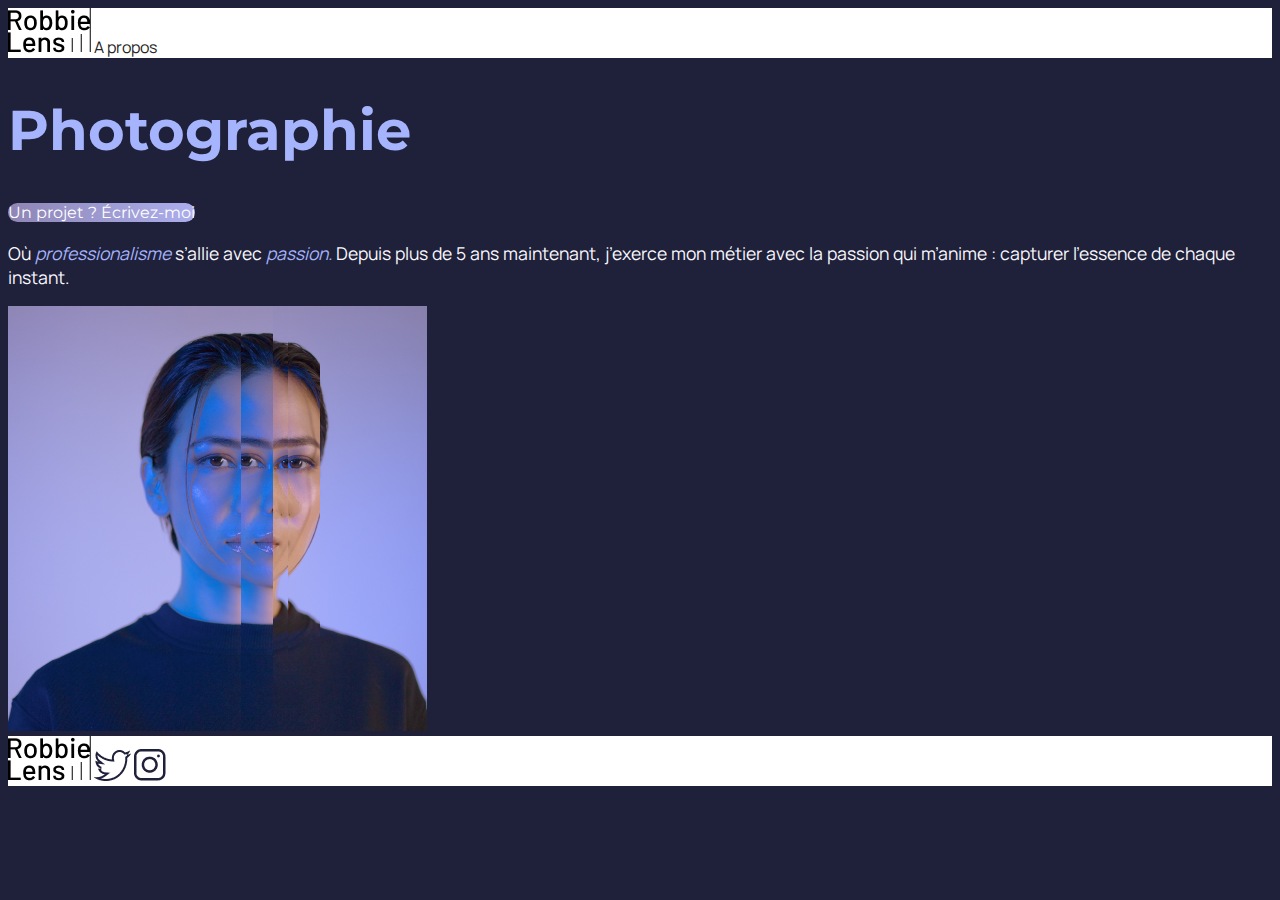
==== index.html @ 8758b581 "git initiation" ====
<!DOCTYPE html>
<html lang="fr">

<head>
    <meta charset="utf-8">
    <title>Accueil - Robbie Lens Photographie</title>
    <link rel="stylesheet" href="style.css">
    <link rel="preconnect" href="https://fonts.googleapis.com"><link rel="preconnect" href="https://fonts.gstatic.com" crossorigin><link href="https://fonts.googleapis.com/css2?family=Montserrat:wght@100;400&display=swap" rel="stylesheet">
    <link rel="preconnect" href="https://fonts.googleapis.com"><link rel="preconnect" href="https://fonts.gstatic.com" crossorigin><link href="https://fonts.googleapis.com/css2?family=Manrope:wght@400;500;600;700&family=Montserrat:wght@100;400&display=swap" rel="stylesheet">
</head>

<body>
    <div class="nav-bar">
        <a href="">
            <img src="images/logo.png" alt="Le logo">
        </a>
        <a href="a-propos.html">A propos</a>
    </div>
    <h1>Photographie</h1>
        <a href="#" class="lien">Un projet ? Écrivez-moi</a>
        <p>Où <em>professionalisme</em> s’allie avec <em>passion.</em> Depuis plus de 5 ans maintenant, j’exerce mon métier avec la passion
        qui m’anime : capturer l’essence de chaque instant.</p>
        <img src="images/robbie-lens.png" alt="La photo de Robbie Lens">
        <div class="footer">
            <a href="">
                <img src="images/logo.png" alt="Le logo">
            </a>
            <a href="https://www.twitter.com/" target="_blank">
                <img src="images/twitter.png" alt="Le logo de twitter">
            </a>
            <a href="https://www.instagram.com/" target="_blank">
                <img src="images/instagram.png" alt="Le logo d'instagram">
            </a>
        </div>
</body>
</html>
---- style.css ----
/* font-family: 'Montserrat', sans-serif; */
/* font-family: 'Manrope', sans-serif; */



body {
    font-family: 'Manrope', sans-serif;
    font-size: 1em;
    background-color: #1F2039;
}


.lien {
    color: white;
    font-family: 'Montserrat', sans-serif;
    font-size: 1em;
    text-decoration: none;
    background: linear-gradient(90deg, #8E86B5, #ACAEED);
    border-radius: 50px;
}

a {
    color: black;
    font-family: 'Manrope', sans-serif;
    font-size: 1em;
    text-decoration: none;
}

a:hover {
    text-decoration: underline;
}

.lien:hover {
    background: linear-gradient(90deg, #696484, #8788BA);
    text-decoration: none;
}

.contenue {
    border-right: 1px #A5B4FC;
    border-bottom: 1px #A5B4FC;
}

em {
    color: #A5B4FC;
}

h1 {
    font-size: 3.5em;
    color: #A5B4FC;
    font-family: 'Montserrat', sans-serif;
}

p {
    font-size: 1.1em;
    font-family: 'Manrope', sans-serif;
    color: #F9F8FF;
}

li {
    font-family: 'Manrope', sans-serif;
    font-size: 1em;
    color: #F9F8FF;
}

h2 {
    color: #F9F8FF;
}


.footer a {
    color: #242424;
}

.footer a:hover {
    opacity: 0,5;
    color: red;
}


.nav-bar a:hover {
    opacity: 0,5;
}



.nav-bar a {
    color: #242424;
}

.footer {
    background-color: white;
}

.nav-bar {
    background-color: white;
}
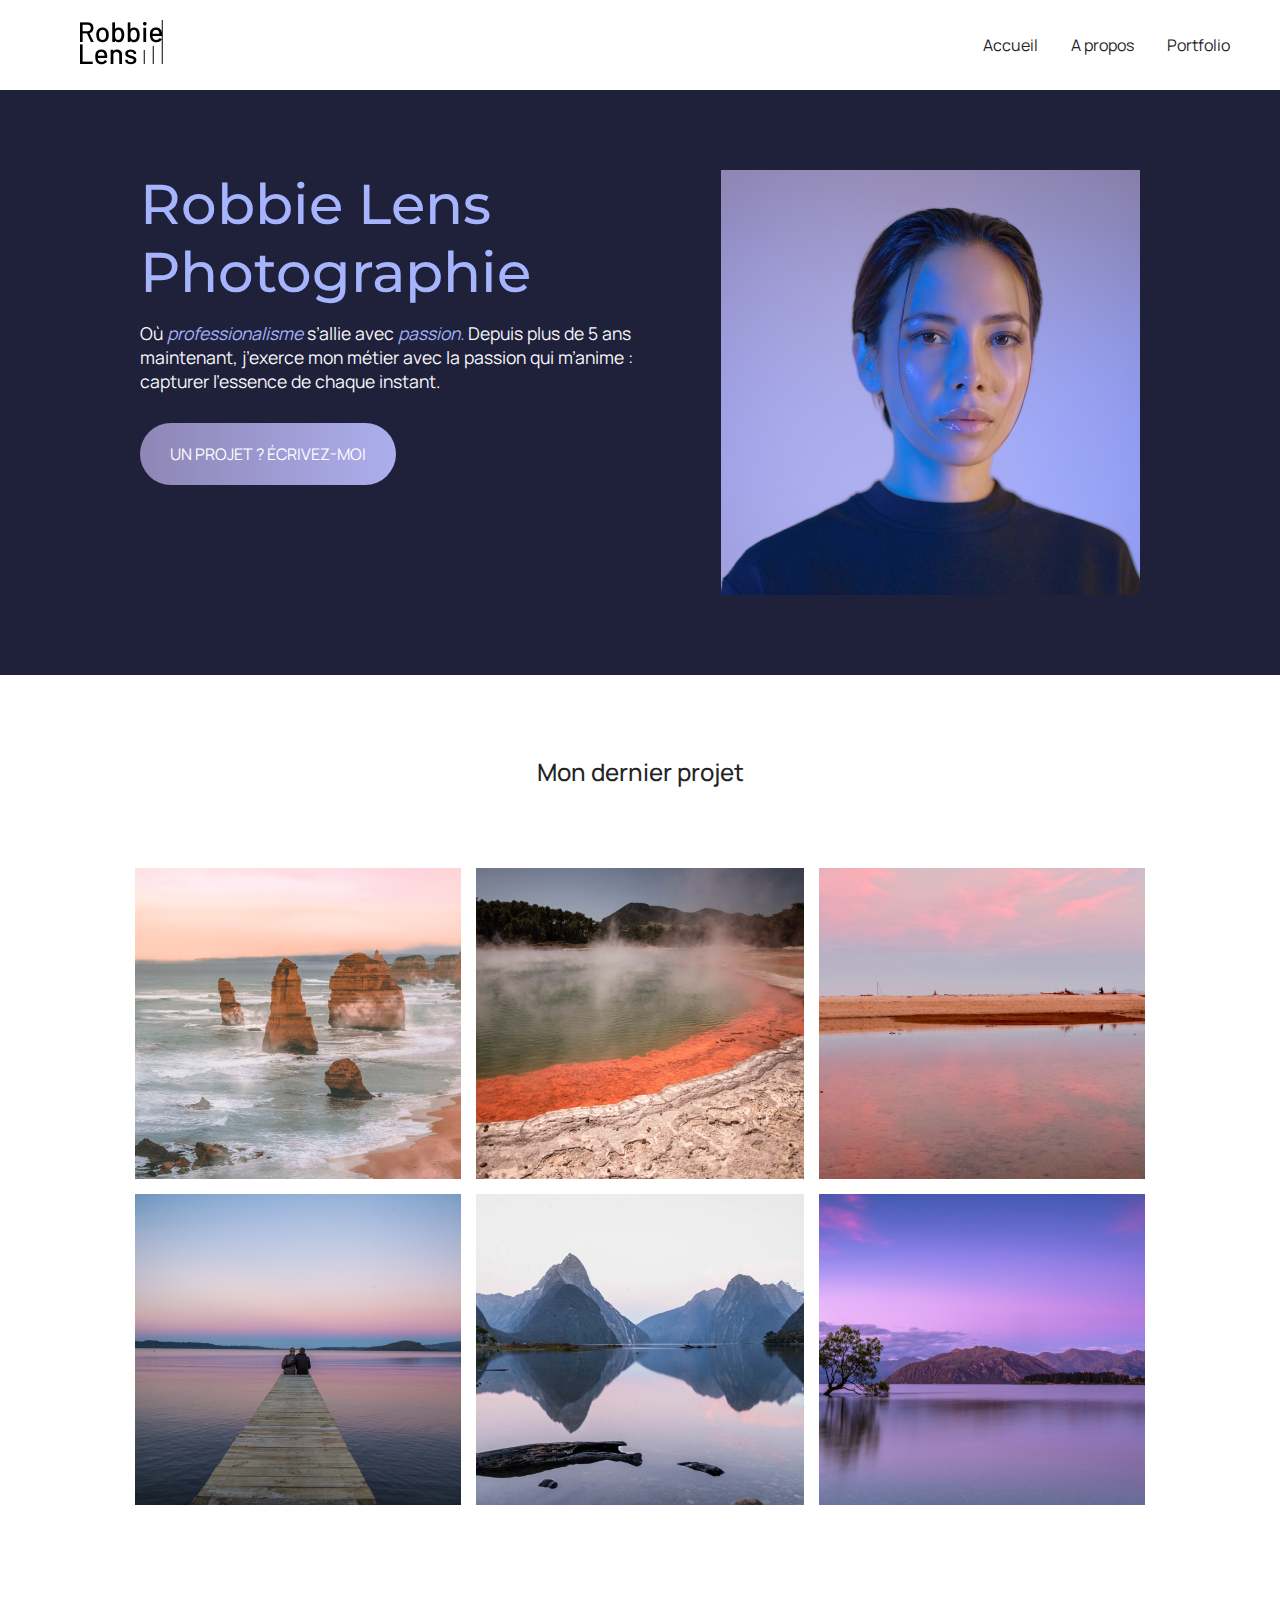
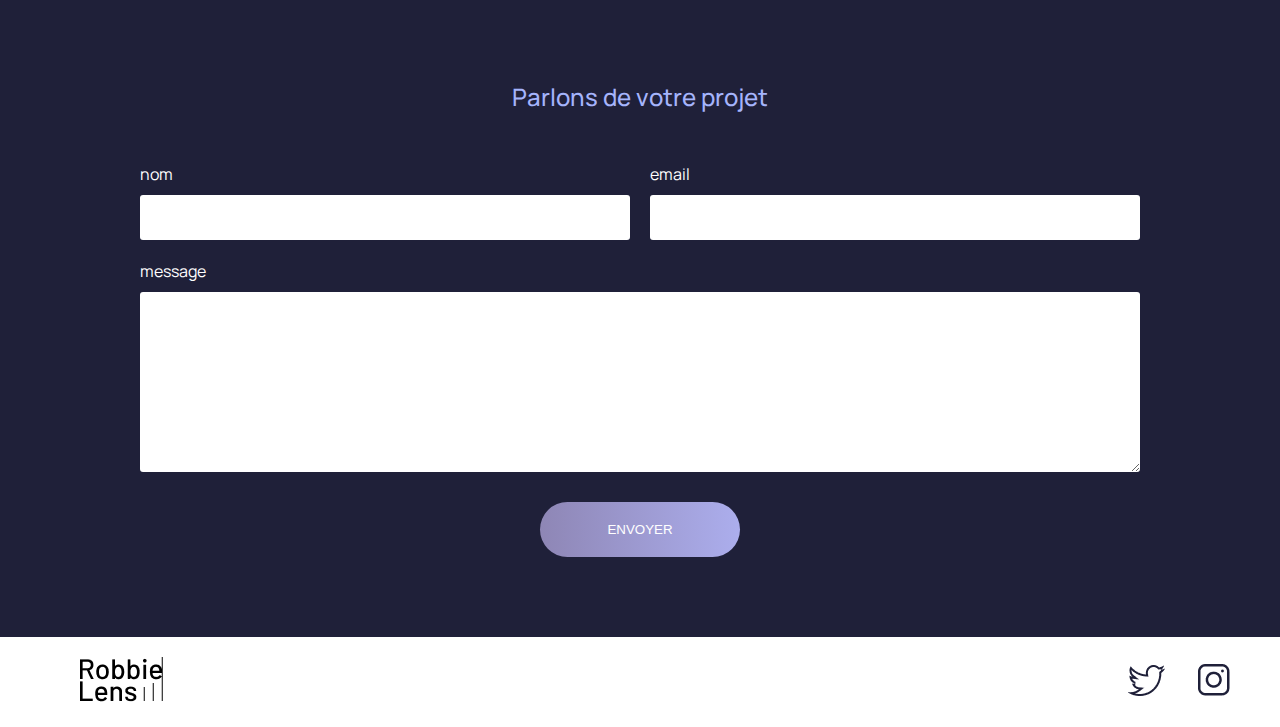
==== commit af19b0c4: "folio done" ====
--- a/index.html
+++ b/index.html
@@ -10,27 +10,72 @@
 </head>
 
 <body>
-    <div class="nav-bar">
-        <a href="">
-            <img src="images/logo.png" alt="Le logo">
-        </a>
+  <header>
+    <nav>
+      <a href="#" class="logo">
+          <img src="images/logo.png" alt="Le logo">
+      </a>
+      <div>
+        <a href="index.html">Accueil</a>
         <a href="a-propos.html">A propos</a>
+        <a href="portfolio.html">Portfolio</a>
+      </div>
+    </nav>
+  </header>
+  <main>
+    <section class="home__intro">
+      <div>
+        <h1>Robbie Lens Photographie</h1>
+        <p>Où <em>professionalisme</em> s’allie avec <em>passion.</em> Depuis plus de 5 ans maintenant, j’exerce mon métier avec la passion
+          qui m’anime : capturer l’essence de chaque instant.</p>
+          <a href="#contact" class="contact">UN PROJET ? ÉCRIVEZ-MOI</a>
+      </div>
+      <img src="images/robbie-lens.png" alt="La photo de Robbie Lens">
+    </section>
+    <section class="home__photos">
+      <h2>Mon dernier projet</h2>
+      <div>
+        <img src="./images/element-1.png" alt="Twelve apostles - Australie">
+        <img src="./images/element-2.png" alt="Wai-O-Tapu - Nouvelle-Zélande">
+        <img src="./images/element-3.png" alt="Parc National d’Abel Tasman - Nouvelle-Zélande">
+      </div>
+      <div>
+        <img src="./images/element-4.png" alt="Lac Rotorua - Nouvelle-Zélande">
+        <img src="./images/element-5.png" alt="Milford Sound - Nouvelle-Zélande">
+        <img src="./images/element-6.png" alt="Lac Wanaka - Nouvelle-Zélande">
+      </div>
+    </section>
+    <section id="contact" class="home__contact">
+      <h2>Parlons de votre projet</h2>
+      <form action="#" method="get">
+        <div class="form__mon__mail">
+          <div class="form-column">
+            <label for="nom">nom</label>
+            <input type="text" name="nom" id="nom">
+          </div>
+          <div class="form-column">
+            <label for="email">email</label>
+            <input type="text" name="email" id="email">
+          </div>
+        </div>
+        <label for="message">message</label>
+        <textarea name="message" id="message" rows="10"></textarea>
+        <input class="contact" type="submit" value="ENVOYER">
+      </form>
+    </section>
+  </main>
+  <footer>
+    <a href="#" class="logo">
+      <img src="images/logo.png" alt="Le logo">
+    </a>
+    <div>
+      <a href="https://twitter.com/" class="logo" target="_blank">
+        <img src="./images/twitter.png" alt="Logo Twitter">
+      </a>
+      <a href="https://www.instagram.com/" class="logo" target="_blank">
+        <img src="./images/instagram.png" alt="Logo Instagram">
+      </a>
     </div>
-    <h1>Photographie</h1>
-        <a href="#" class="lien">Un projet ? Écrivez-moi</a>
-        <p>Où <em>professionalisme</em> s’allie avec <em>passion.</em> Depuis plus de 5 ans maintenant, j’exerce mon métier avec la passion
-        qui m’anime : capturer l’essence de chaque instant.</p>
-        <img src="images/robbie-lens.png" alt="La photo de Robbie Lens">
-        <div class="footer">
-            <a href="">
-                <img src="images/logo.png" alt="Le logo">
-            </a>
-            <a href="https://www.twitter.com/" target="_blank">
-                <img src="images/twitter.png" alt="Le logo de twitter">
-            </a>
-            <a href="https://www.instagram.com/" target="_blank">
-                <img src="images/instagram.png" alt="Le logo d'instagram">
-            </a>
-        </div>
+  </footer>
 </body>
 </html>
--- a/style.css
+++ b/style.css
@@ -2,6 +2,7 @@
 /* font-family: 'Manrope', sans-serif; */
 
 
+/* ------------------ Boilerplate ------------------ */
 
 body {
     font-family: 'Manrope', sans-serif;
@@ -9,88 +10,306 @@
     background-color: #1F2039;
 }
 
-
-.lien {
-    color: white;
-    font-family: 'Montserrat', sans-serif;
-    font-size: 1em;
-    text-decoration: none;
-    background: linear-gradient(90deg, #8E86B5, #ACAEED);
-    border-radius: 50px;
+* {
+    margin: 0;
+}
+
+/* ------------------ HTML Balises ------------------ */
+
+header, footer {
+  background-color: white;
+  padding: 20px 50px;
+}
+
+nav, footer {
+  display: flex;
+  flex-direction: row;
+  justify-content: space-between;
+  align-items: center;
+}
+
+section {
+  padding: 80px;
+}
+
+form {
+  display: flex;
+  flex-direction: column;
+  max-width: 1000px;
+  margin: auto;
+  color: white;
+}
+
+label {
+  margin-bottom: 10px;
+}
+
+input, textarea {
+  padding: 15px;
+  border-radius: 3px;
+  border: none;
+}
+
+input[type="submit"] {
+  margin: auto;
+  margin-top: 30px;
+  width: 200px;
+}
+
+table {
+  color: white;
+  text-align: center;
+  border-collapse: collapse;
+  width: 100%;
+}
+
+td, th {
+  border: 1px solid #A5B4FC;
+  padding: 15px;
+}
+
+td {
+  padding: 80px;
+}
+
+/* ------------------ Global ------------------ */
+.logo {
+  margin-left: 30px;
+}
+
+.form__mon__mail {
+  display: flex;
+  flex-direction: row;
+  gap: 20px;
+}
+
+.form-column {
+  flex: 1;
+  display: flex;
+  flex-direction: column;
+  margin-bottom: 20px;
+}
+
+h1, h2 {
+  text-align: center;
+  font-weight: 500;
+}
+
+
+/* ------------------ home ------------------ */
+
+nav a {
+  margin-left: 30px;
+}
+
+.home__intro {
+  display: flex;
+  flex-direction: row;
+  align-items: flex-start;
+  max-width: 1000px;
+  margin: auto;
+}
+
+.home__intro div {
+  padding-right: 80px;
+}
+.home__intro h1 {
+  margin-bottom: 15px;
+  text-align: left;
+}
+
+.home__intro p {
+  margin-bottom: 30px;
+}
+
+.home__photos {
+  background-color: white;
+  padding: 80px;
+}
+
+.home__photos h2 {
+  color: #242424;
+  text-align: center;
+  margin-bottom: 80px;
+}
+
+.home__photos div {
+  display: flex;
+  flex-direction: row;
+  gap: 15px;
+  justify-content: center;
+  margin-bottom: 15px;
+}
+
+.home__contact h2 {
+  color: #A5B4FC;
+  text-align: center;
+  margin-bottom: 50px;
+}
+
+.contact {
+  color: white;
+  background: linear-gradient(90deg, #8E86B5, #ACAEED);
+  border-radius: 50px;
+  display: inline-block;
+  padding: 20px 30px;
 }
 
 a {
-    color: black;
-    font-family: 'Manrope', sans-serif;
-    font-size: 1em;
-    text-decoration: none;
+  color: #242424;
+  font-family: 'Manrope', sans-serif;
+  text-decoration: none;
 }
 
 a:hover {
-    text-decoration: underline;
-}
-
-.lien:hover {
-    background: linear-gradient(90deg, #696484, #8788BA);
-    text-decoration: none;
+  text-decoration: underline;
+}
+
+.contact:hover {
+  background: linear-gradient(90deg, #696484, #8788BA);
+  text-decoration: none;
 }
 
 .contenue {
-    border-right: 1px #A5B4FC;
-    border-bottom: 1px #A5B4FC;
+  border-right: 1px #A5B4FC;
+  border-bottom: 1px #A5B4FC;
 }
 
 em {
-    color: #A5B4FC;
+  color: #A5B4FC;
 }
 
 h1 {
     font-size: 3.5em;
     color: #A5B4FC;
     font-family: 'Montserrat', sans-serif;
-}
-
-p {
+  }
+
+  p {
     font-size: 1.1em;
     font-family: 'Manrope', sans-serif;
     color: #F9F8FF;
-}
-
-li {
+  }
+
+  li {
     font-family: 'Manrope', sans-serif;
     font-size: 1em;
     color: #F9F8FF;
-}
-
-h2 {
+  }
+
+  h2 {
     color: #F9F8FF;
-}
-
-
-.footer a {
+    margin-bottom: 80px;
+  }
+
+
+  .footer a {
     color: #242424;
-}
-
-.footer a:hover {
+  }
+
+  .footer a:hover {
     opacity: 0,5;
     color: red;
-}
-
-
-.nav-bar a:hover {
+  }
+
+
+  .nav-bar a:hover {
     opacity: 0,5;
-}
-
-
-
-.nav-bar a {
+  }
+
+
+
+  .nav-bar a {
     color: #242424;
-}
-
-.footer {
+  }
+
+  .footer {
     background-color: white;
-}
-
-.nav-bar {
+  }
+
+  .nav-bar {
     background-color: white;
-}+    margin: 0;
+  }
+
+  /* ------------------ à propos ------------------ */
+
+  .carre__contenue {
+    border-right: 1px solid #8E86B5;
+    border-bottom: 1px solid #8E86B5;
+    padding: 50px;
+    width: 50%;
+    margin: auto;
+    margin-bottom: 80px;
+  }
+
+  .carre__contenue + div {
+    text-align: center;
+  }
+
+  .carre__contenue p, li {
+    font-size: 1.1em;
+  }
+
+  .carre__contenue h2 {
+    margin-top: 30px;
+  }
+
+  .carre__contenue ul {
+    margin-top: 30px;
+  }
+
+  /* ------------------ Portfolio ------------------ */
+
+  .portfolio__photos {
+    background-color: white;
+  }
+
+  .portfolio__photos h2 {
+    color: #242424;
+    margin-bottom: 80px;
+  }
+
+  .grid__paysage {
+    display: grid;
+    grid-template-columns: repeat(3, 1fr);
+    grid-template-rows: 300px 300px 300px;
+    gap: 15px;
+    margin-bottom: 80px;
+  }
+
+  .grid__portrait {
+    display: grid;
+    grid-template-columns: repeat(3, 1fr);
+    grid-template-rows: 300px 300px;
+    gap: 15px;
+  }
+
+  .lien__photo {
+    position: relative;
+  }
+
+  .grid__paysage img, .grid__portrait img {
+    width: 100%;
+    height: 100%;
+    object-fit: cover;
+  }
+
+  .photo__hover {
+    position: absolute;
+    top: 0;
+    bottom: 0;
+    left: 0;
+    right: 0;
+    display: flex;
+    justify-content: center;
+    align-items: center;
+    background-color: rgba(0, 0, 0, 0.7);
+    font-size: 1.5em;
+    color: white;
+    display: none;
+  }
+
+  .lien__photo:hover .photo__hover {
+    display: flex;
+  }
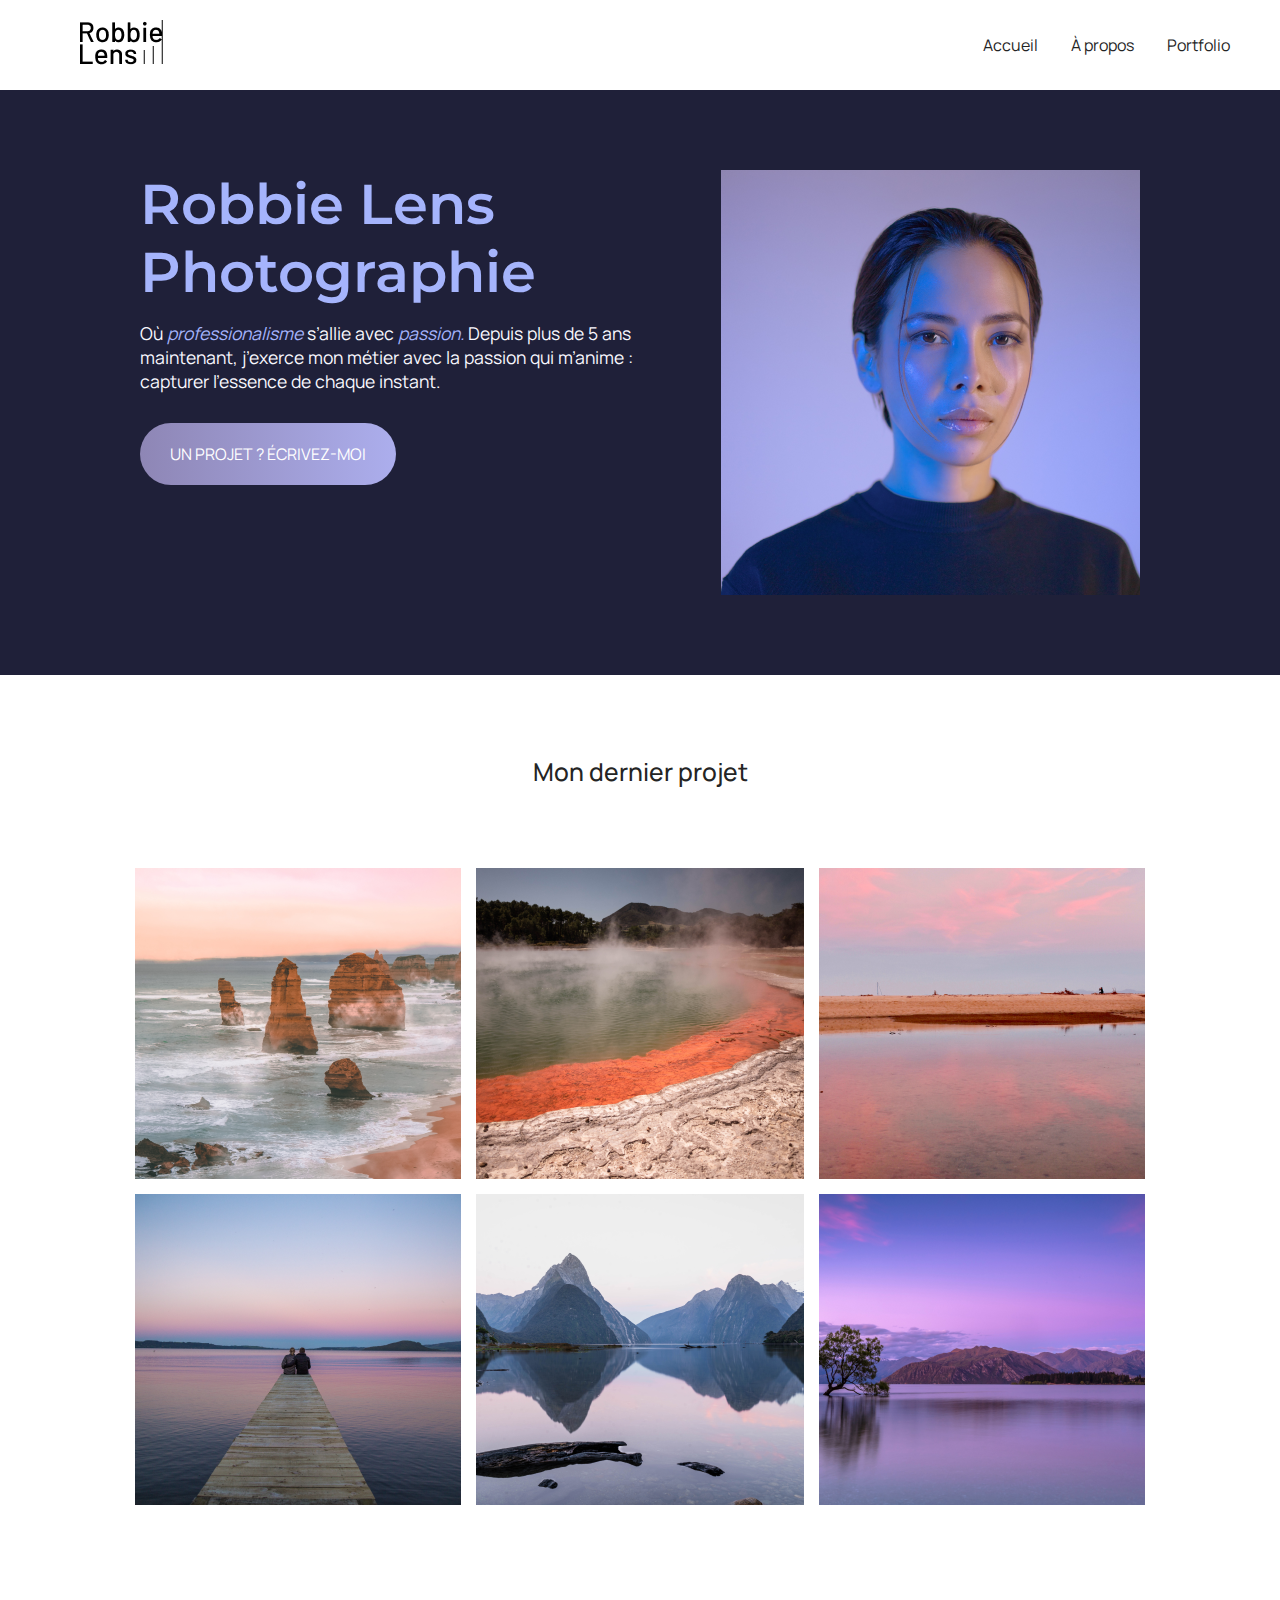
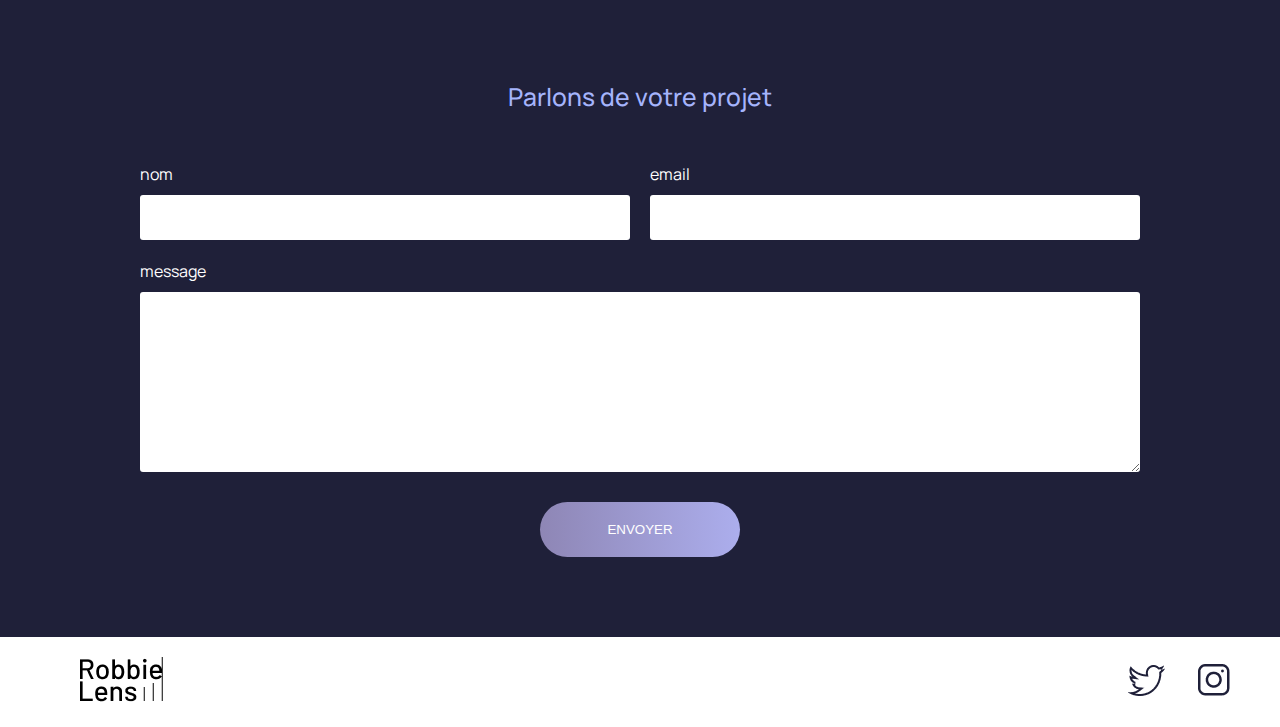
==== commit 4772c2ae: "details about fonts" ====
--- a/index.html
+++ b/index.html
@@ -17,7 +17,7 @@
       </a>
       <div>
         <a href="index.html">Accueil</a>
-        <a href="a-propos.html">A propos</a>
+        <a href="a-propos.html">À propos</a>
         <a href="portfolio.html">Portfolio</a>
       </div>
     </nav>
--- a/style.css
+++ b/style.css
@@ -159,6 +159,14 @@
   color: #242424;
   font-family: 'Manrope', sans-serif;
   text-decoration: none;
+}
+
+h1 {
+  font-weight: 600;
+}
+
+h2 {
+  font-size: 1.5389em;
 }
 
 a:hover {
@@ -268,6 +276,7 @@
   .portfolio__photos h2 {
     color: #242424;
     margin-bottom: 80px;
+    text-align: left;
   }
 
   .grid__paysage {
@@ -313,3 +322,7 @@
   .lien__photo:hover .photo__hover {
     display: flex;
   }
+
+  #folio {
+    text-align: left;
+  }
